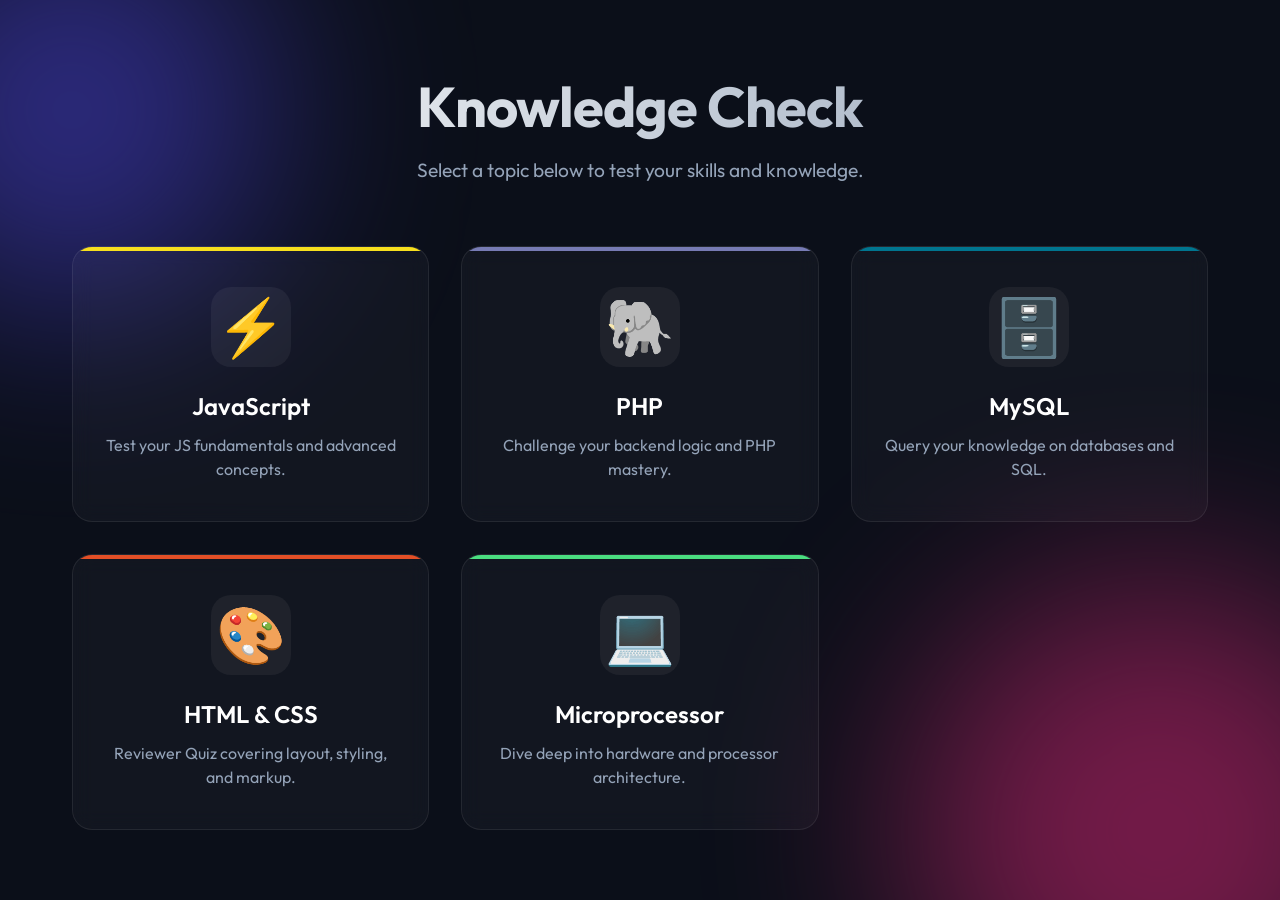
==== index.html @ 7dd75f15 "Add files via upload" ====
<!DOCTYPE html>
<html lang="en">
<head>
    <meta charset="UTF-8">
    <meta name="viewport" content="width=device-width, initial-scale=1.0">
    <title>Quiz Portal</title>
    <meta name="description" content="Select a quiz to test your programming and tech knowledge.">
    <link href="https://fonts.googleapis.com/css2?family=Outfit:wght@300;400;600;700&display=swap" rel="stylesheet">
    <link rel="stylesheet" href="style.css">
</head>
<body>
    <div class="background">
        <div class="blob blob-1"></div>
        <div class="blob blob-2"></div>
    </div>
    <div class="container">
        <header>
            <h1>Knowledge Check</h1>
            <p>Select a topic below to test your skills and knowledge.</p>
        </header>
        
        <div class="cards-container">
            <a href="JSQuiz/index.html" class="card js">
                <div class="card-icon">⚡</div>
                <div class="card-content">
                    <h2>JavaScript</h2>
                    <p>Test your JS fundamentals and advanced concepts.</p>
                </div>
            </a>
            
            <a href="PHP/index.html" class="card php">
                <div class="card-icon">🐘</div>
                <div class="card-content">
                    <h2>PHP</h2>
                    <p>Challenge your backend logic and PHP mastery.</p>
                </div>
            </a>
            
            <a href="MySQLQuiz/index.html" class="card mysql">
                <div class="card-icon">🗄️</div>
                <div class="card-content">
                    <h2>MySQL</h2>
                    <p>Query your knowledge on databases and SQL.</p>
                </div>
            </a>
            
            <a href="ReviewerQuiz/index.html" class="card htmlcss">
                <div class="card-icon">🎨</div>
                <div class="card-content">
                    <h2>HTML & CSS</h2>
                    <p>Reviewer Quiz covering layout, styling, and markup.</p>
                </div>
            </a>

            <a href="MicroprocessorQuiz/index.html" class="card micro">
                <div class="card-icon">💻</div>
                <div class="card-content">
                    <h2>Microprocessor</h2>
                    <p>Dive deep into hardware and processor architecture.</p>
                </div>
            </a>
        </div>
    </div>
</body>
</html>
---- style.css ----
:root {
    --bg-color: #0b0f19;
    --text-primary: #ffffff;
    --text-secondary: #94a3b8;
    --card-bg: rgba(255, 255, 255, 0.03);
    --card-border: rgba(255, 255, 255, 0.08);
    --hover-bg: rgba(255, 255, 255, 0.08);
    
    --c-js: #f7df1e;
    --c-php: #777bb4;
    --c-mysql: #00758f;
    --c-htmlcss: #e34f26;
    --c-micro: #4ade80;
}

* {
    margin: 0;
    padding: 0;
    box-sizing: border-box;
}

body {
    font-family: 'Outfit', sans-serif;
    background-color: var(--bg-color);
    color: var(--text-primary);
    min-height: 100vh;
    display: flex;
    justify-content: center;
    align-items: center;
    overflow-x: hidden;
    position: relative;
}

.background {
    position: absolute;
    top: 0;
    left: 0;
    width: 100%;
    height: 100%;
    z-index: -1;
    overflow: hidden;
}

.blob {
    position: absolute;
    filter: blur(100px);
    border-radius: 50%;
    opacity: 0.5;
    animation: float 20s infinite alternate;
}

.blob-1 {
    width: 400px;
    height: 400px;
    background: #4f46e5;
    top: -10%;
    left: -10%;
}

.blob-2 {
    width: 500px;
    height: 500px;
    background: #db2777;
    bottom: -20%;
    right: -10%;
    animation-delay: -5s;
}

@keyframes float {
    0% { transform: translate(0, 0) scale(1); }
    100% { transform: translate(100px, 100px) scale(1.2); }
}

.container {
    max-width: 1200px;
    width: 100%;
    padding: 2rem;
    z-index: 1;
}

header {
    text-align: center;
    margin-bottom: 4rem;
}

header h1 {
    font-size: 3.5rem;
    font-weight: 700;
    margin-bottom: 1rem;
    background: linear-gradient(to right, #fff, #94a3b8);
    -webkit-background-clip: text;
    -webkit-text-fill-color: transparent;
    letter-spacing: -1px;
}

header p {
    font-size: 1.2rem;
    color: var(--text-secondary);
    max-width: 600px;
    margin: 0 auto;
}

.cards-container {
    display: grid;
    grid-template-columns: repeat(auto-fit, minmax(300px, 1fr));
    gap: 2rem;
}

.card {
    text-decoration: none;
    color: inherit;
    background: var(--card-bg);
    border: 1px solid var(--card-border);
    border-radius: 20px;
    padding: 2.5rem 2rem;
    display: flex;
    flex-direction: column;
    align-items: center;
    text-align: center;
    backdrop-filter: blur(10px);
    transition: all 0.4s cubic-bezier(0.175, 0.885, 0.32, 1.275);
    position: relative;
    overflow: hidden;
}

.card::before {
    content: '';
    position: absolute;
    top: 0;
    left: 0;
    width: 100%;
    height: 4px;
    background: transparent;
    transition: all 0.3s ease;
}

.card.js::before { background: var(--c-js); }
.card.php::before { background: var(--c-php); }
.card.mysql::before { background: var(--c-mysql); }
.card.htmlcss::before { background: var(--c-htmlcss); }
.card.micro::before { background: var(--c-micro); }

.card:hover {
    transform: translateY(-10px);
    background: var(--hover-bg);
    box-shadow: 0 20px 40px rgba(0, 0, 0, 0.3);
}

.card-icon {
    font-size: 3.5rem;
    margin-bottom: 1.5rem;
    background: rgba(255, 255, 255, 0.05);
    width: 80px;
    height: 80px;
    display: flex;
    align-items: center;
    justify-content: center;
    border-radius: 20px;
    transition: transform 0.3s ease;
}

.card:hover .card-icon {
    transform: scale(1.1) rotate(5deg);
}

.card-content h2 {
    font-size: 1.5rem;
    font-weight: 600;
    margin-bottom: 0.75rem;
    color: var(--text-primary);
}

.card-content p {
    font-size: 1rem;
    color: var(--text-secondary);
    line-height: 1.5;
}

@media (max-width: 768px) {
    header h1 {
        font-size: 2.5rem;
    }
    .cards-container {
        grid-template-columns: 1fr;
    }
}
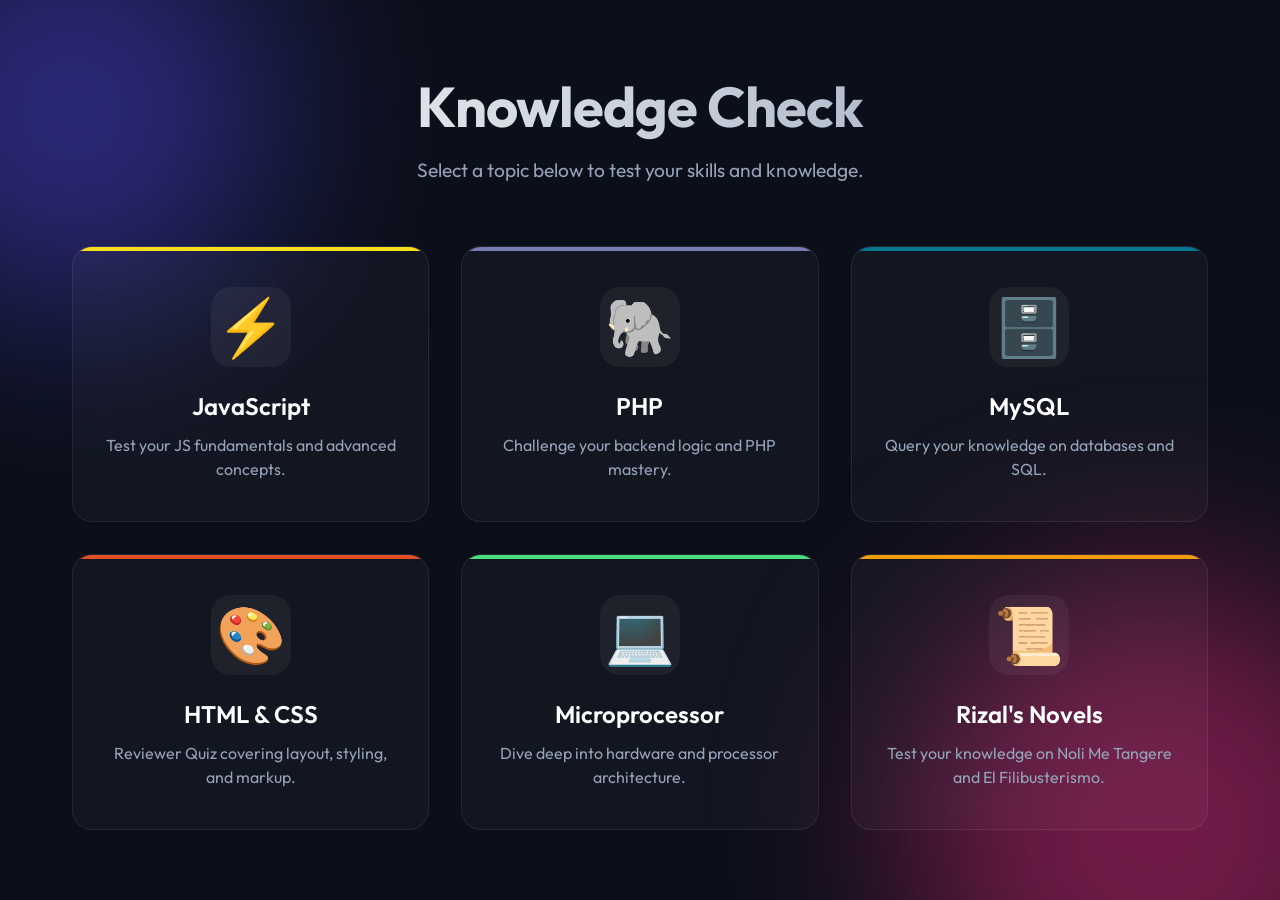
==== commit 616bdec6: "add the rizal reviewer" ====
--- a/index.html
+++ b/index.html
@@ -59,6 +59,14 @@
                     <p>Dive deep into hardware and processor architecture.</p>
                 </div>
             </a>
+
+            <a href="RizalQuiz/index.html" class="card rizal">
+                <div class="card-icon">📜</div>
+                <div class="card-content">
+                    <h2>Rizal's Novels</h2>
+                    <p>Test your knowledge on Noli Me Tangere and El Filibusterismo.</p>
+                </div>
+            </a>
         </div>
     </div>
 </body>
--- a/style.css
+++ b/style.css
@@ -11,6 +11,7 @@
     --c-mysql: #00758f;
     --c-htmlcss: #e34f26;
     --c-micro: #4ade80;
+    --c-rizal: #f59e0b;
 }
 
 * {
@@ -139,6 +140,7 @@
 .card.mysql::before { background: var(--c-mysql); }
 .card.htmlcss::before { background: var(--c-htmlcss); }
 .card.micro::before { background: var(--c-micro); }
+.card.rizal::before { background: var(--c-rizal); }
 
 .card:hover {
     transform: translateY(-10px);
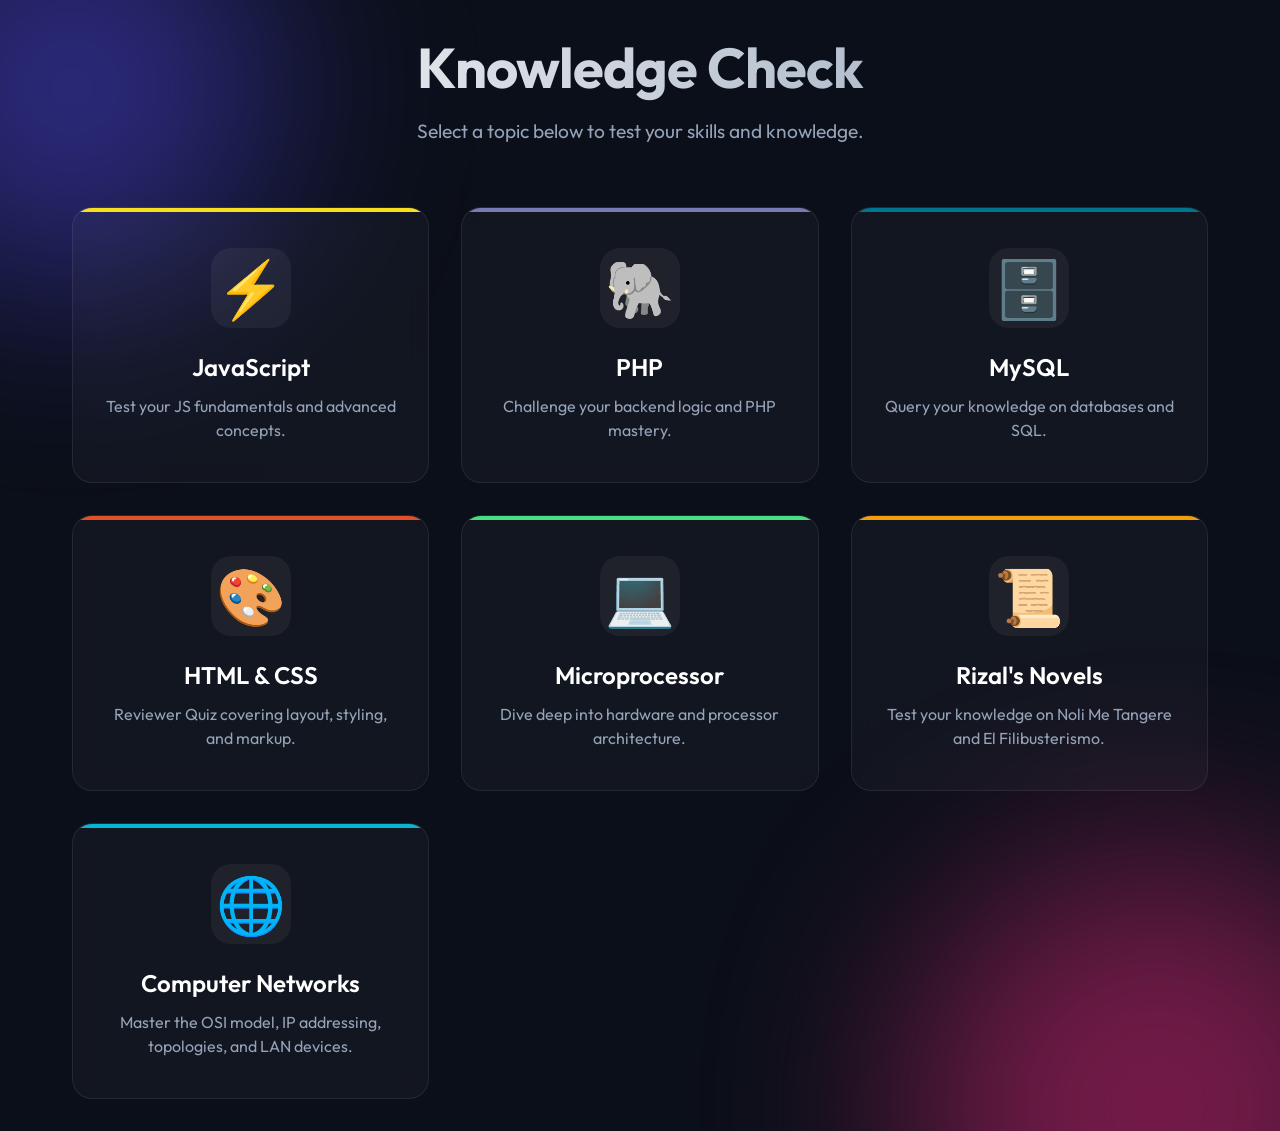
==== commit ce1e3b0f: "added the networks reviewer" ====
--- a/index.html
+++ b/index.html
@@ -67,6 +67,14 @@
                     <p>Test your knowledge on Noli Me Tangere and El Filibusterismo.</p>
                 </div>
             </a>
+
+            <a href="NetworksQuiz/index.html" class="card networks">
+                <div class="card-icon">🌐</div>
+                <div class="card-content">
+                    <h2>Computer Networks</h2>
+                    <p>Master the OSI model, IP addressing, topologies, and LAN devices.</p>
+                </div>
+            </a>
         </div>
     </div>
 </body>
--- a/style.css
+++ b/style.css
@@ -12,6 +12,7 @@
     --c-htmlcss: #e34f26;
     --c-micro: #4ade80;
     --c-rizal: #f59e0b;
+    --c-networks: #06b6d4;
 }
 
 * {
@@ -141,6 +142,7 @@
 .card.htmlcss::before { background: var(--c-htmlcss); }
 .card.micro::before { background: var(--c-micro); }
 .card.rizal::before { background: var(--c-rizal); }
+.card.networks::before { background: var(--c-networks); }
 
 .card:hover {
     transform: translateY(-10px);
